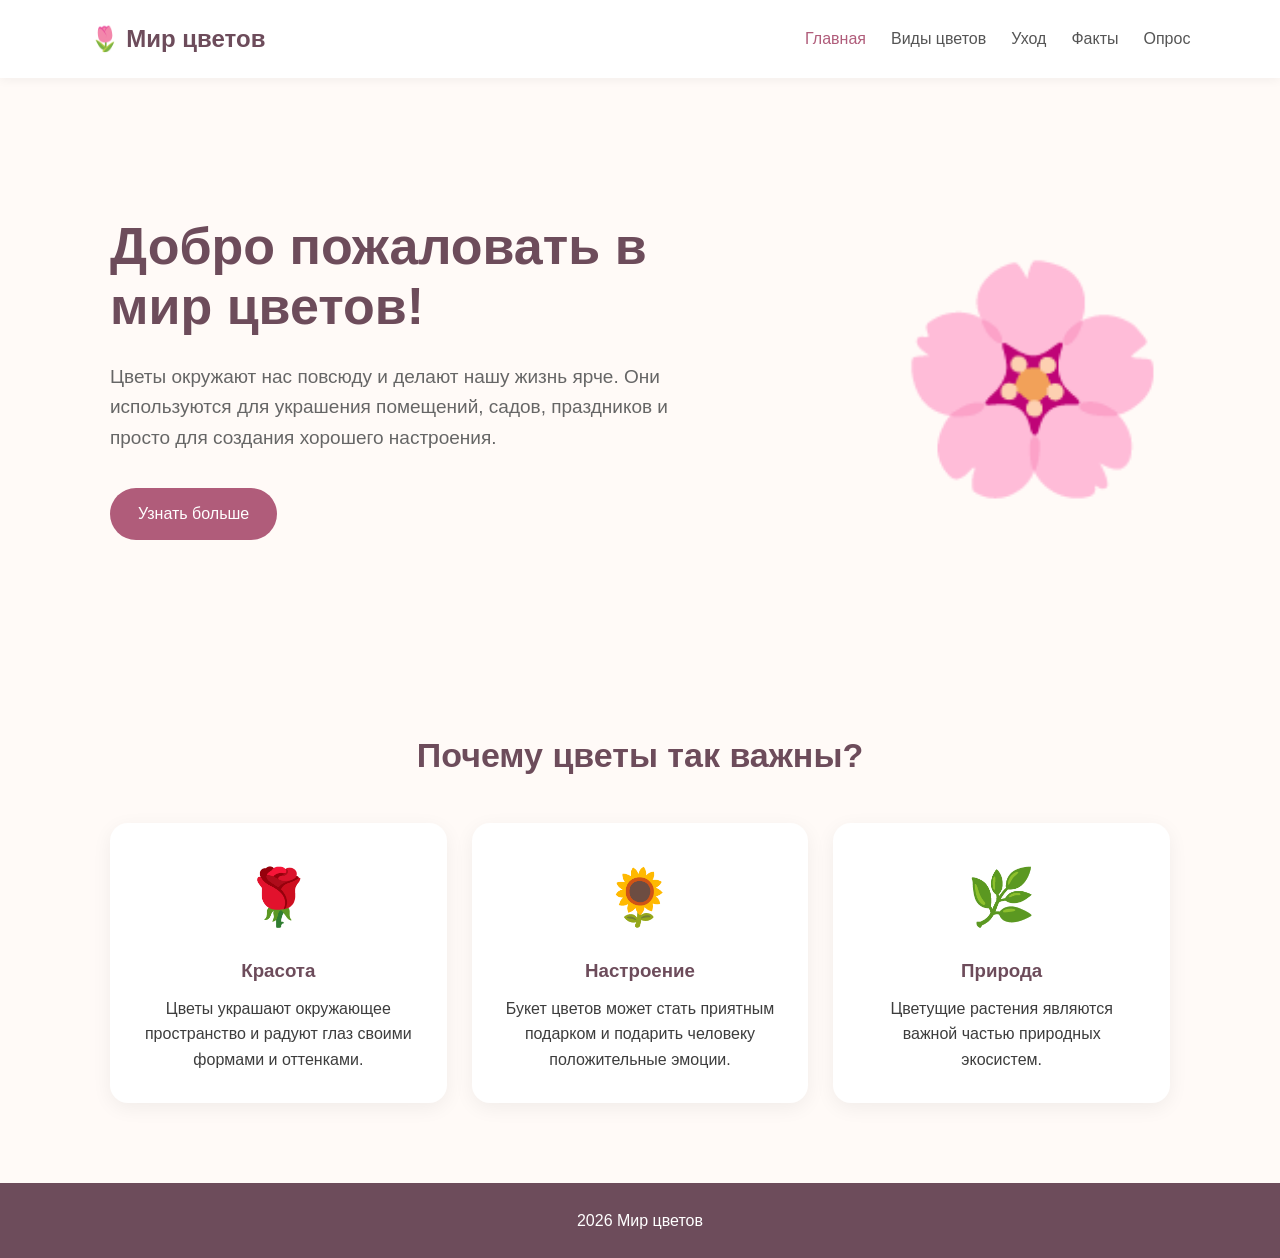
==== index.html @ 9f6954ab "Add files via upload" ====
<!DOCTYPE html>
<html lang="ru">
<head>
    <meta charset="UTF-8">
    <meta name="viewport" content="width=device-width, initial-scale=1.0">
    <title>Мир цветов</title>
    <link rel="stylesheet" href="css_style.css">
</head>

<body>

<header>
    <div class="logo">🌷 Мир цветов</div>

    <nav>
        <a href="index.html" class="active">Главная</a>
        <a href="flowers.html">Виды цветов</a>
        <a href="care.html">Уход</a>
        <a href="facts.html">Факты</a>
        <a href="form.html">Опрос</a>
    </nav>
</header>

<main>

    <section class="hero">
        <div class="hero-text">
            <h1>Добро пожаловать в мир цветов!</h1>

            <p>
                Цветы окружают нас повсюду и делают нашу жизнь ярче.
                Они используются для украшения помещений, садов,
                праздников и просто для создания хорошего настроения.
            </p>

            <a href="flowers.html" class="button">
                Узнать больше
            </a>
        </div>

        <div class="hero-flower">
            🌸
        </div>
    </section>

    <section class="content">
        <h2>Почему цветы так важны?</h2>

        <div class="cards">

            <div class="card">
                <div class="card-icon">🌹</div>
                <h3>Красота</h3>
                <p>
                    Цветы украшают окружающее пространство
                    и радуют глаз своими формами и оттенками.
                </p>
            </div>

            <div class="card">
                <div class="card-icon">🌻</div>
                <h3>Настроение</h3>
                <p>
                    Букет цветов может стать приятным подарком
                    и подарить человеку положительные эмоции.
                </p>
            </div>

            <div class="card">
                <div class="card-icon">🌿</div>
                <h3>Природа</h3>
                <p>
                    Цветущие растения являются важной частью
                    природных экосистем.
                </p>
            </div>

        </div>
    </section>

</main>

<footer>
    <p>2026 Мир цветов</p>
</footer>

<script src="js_script.js"></script>

</body>
</html>
---- css_style.css ----
* {
    box-sizing: border-box;
    margin: 0;
    padding: 0;
}

body {
    font-family: Arial, sans-serif;
    background: #fffaf7;
    color: #3d3d3d;
    line-height: 1.6;
}

/* HEADER */

header {
    background: #ffffff;
    padding: 20px 7%;
    display: flex;
    justify-content: space-between;
    align-items: center;
    box-shadow: 0 2px 10px rgba(0, 0, 0, 0.05);
    position: sticky;
    top: 0;
    z-index: 100;
}

.logo {
    font-size: 24px;
    font-weight: bold;
    color: #6d4c5b;
}

nav {
    display: flex;
    gap: 25px;
}

nav a {
    text-decoration: none;
    color: #555;
    font-size: 16px;
    transition: 0.3s;
}

nav a:hover,
nav a.active {
    color: #b05c7a;
}

/* MAIN */

main {
    min-height: calc(100vh - 150px);
}

.page {
    max-width: 1100px;
    margin: 0 auto;
    padding: 60px 20px;
}

/* HERO */

.hero {
    max-width: 1100px;
    margin: 0 auto;
    min-height: 600px;
    padding: 80px 20px;

    display: flex;
    align-items: center;
    justify-content: space-between;
    gap: 50px;
}

.hero-text {
    max-width: 600px;
}

.hero h1 {
    font-size: 52px;
    line-height: 1.15;
    color: #6d4c5b;
    margin-bottom: 25px;
}

.hero p {
    font-size: 19px;
    color: #666;
    margin-bottom: 35px;
}

.hero-flower {
    font-size: 220px;
}

/* BUTTON */

.button {
    display: inline-block;
    border: none;
    background: #b05c7a;
    color: white;
    padding: 13px 28px;
    border-radius: 30px;
    text-decoration: none;
    font-size: 16px;
    cursor: pointer;
    transition: 0.3s;
}

.button:hover {
    background: #914761;
    transform: translateY(-2px);
}

/* CONTENT */

.content {
    max-width: 1100px;
    margin: 0 auto;
    padding: 50px 20px 80px;
}

.content h2 {
    text-align: center;
    font-size: 34px;
    color: #6d4c5b;
    margin-bottom: 40px;
}

.cards {
    display: grid;
    grid-template-columns: repeat(3, 1fr);
    gap: 25px;
}

.card {
    background: white;
    padding: 30px;
    border-radius: 18px;
    text-align: center;
    box-shadow: 0 5px 20px rgba(0, 0, 0, 0.06);
}

.card-icon {
    font-size: 55px;
    margin-bottom: 15px;
}

.card h3 {
    color: #6d4c5b;
    margin-bottom: 10px;
}

/* PAGE HEADER */

.page-header {
    text-align: center;
    margin-bottom: 50px;
}

.page-header h1 {
    font-size: 42px;
    color: #6d4c5b;
    margin-bottom: 15px;
}

.page-header p {
    color: #777;
    font-size: 18px;
}

/* FLOWERS */

.flower-grid {
    display: grid;
    grid-template-columns: repeat(3, 1fr);
    gap: 25px;
}

.flower-card {
    background: white;
    padding: 30px;
    border-radius: 18px;
    text-align: center;
    box-shadow: 0 5px 20px rgba(0, 0, 0, 0.06);
    transition: 0.3s;
}

.flower-card:hover {
    transform: translateY(-5px);
}

.flower-image {
    font-size: 80px;
    margin-bottom: 15px;
}

.flower-card h2 {
    color: #6d4c5b;
    margin-bottom: 10px;
}

/* CARE */

.care-list {
    display: flex;
    flex-direction: column;
    gap: 20px;
}

.care-item {
    background: white;
    border-radius: 18px;
    padding: 25px;
    display: flex;
    gap: 25px;
    align-items: flex-start;
    box-shadow: 0 5px 20px rgba(0, 0, 0, 0.06);
}

.care-item > span {
    font-size: 45px;
}

.care-item h2 {
    color: #6d4c5b;
    margin-bottom: 5px;
}

/* FACTS */

.facts {
    display: grid;
    grid-template-columns: repeat(2, 1fr);
    gap: 25px;
}

.fact {
    background: white;
    padding: 30px;
    border-radius: 18px;
    box-shadow: 0 5px 20px rgba(0, 0, 0, 0.06);
}

.fact-number {
    font-size: 30px;
    font-weight: bold;
    color: #b05c7a;
    margin-bottom: 10px;
}

.fact h2 {
    color: #6d4c5b;
    margin-bottom: 10px;
}

/* FORM */

.form-container {
    max-width: 650px;
    margin: 0 auto;
    background: white;
    padding: 40px;
    border-radius: 20px;
    box-shadow: 0 5px 25px rgba(0, 0, 0, 0.07);
}

.form-group {
    margin-bottom: 30px;
}

.form-group > label {
    display: block;
    font-size: 18px;
    font-weight: bold;
    color: #6d4c5b;
    margin-bottom: 12px;
}

.radio-group {
    display: flex;
    gap: 30px;
}

.radio-label {
    font-weight: normal;
    color: #555;
}

.radio-label input {
    margin-right: 7px;
}

textarea {
    width: 100%;
    resize: vertical;
    border: 1px solid #ddd;
    border-radius: 10px;
    padding: 12px;
    font-family: inherit;
    font-size: 16px;
    outline: none;
}

textarea:focus {
    border-color: #b05c7a;
}

.form-message {
    margin-top: 20px;
    text-align: center;
    color: #6d4c5b;
    font-weight: bold;
}

/* FOOTER */

footer {
    text-align: center;
    background: #6d4c5b;
    color: white;
    padding: 25px;
}

/* MOBILE */

@media (max-width: 800px) {

    header {
        flex-direction: column;
        gap: 15px;
    }

    nav {
        flex-wrap: wrap;
        justify-content: center;
        gap: 15px;
    }

    .hero {
        flex-direction: column;
        text-align: center;
        padding-top: 50px;
    }

    .hero h1 {
        font-size: 40px;
    }

    .hero-flower {
        font-size: 130px;
    }

    .cards,
    .flower-grid,
    .facts {
        grid-template-columns: 1fr;
    }

}
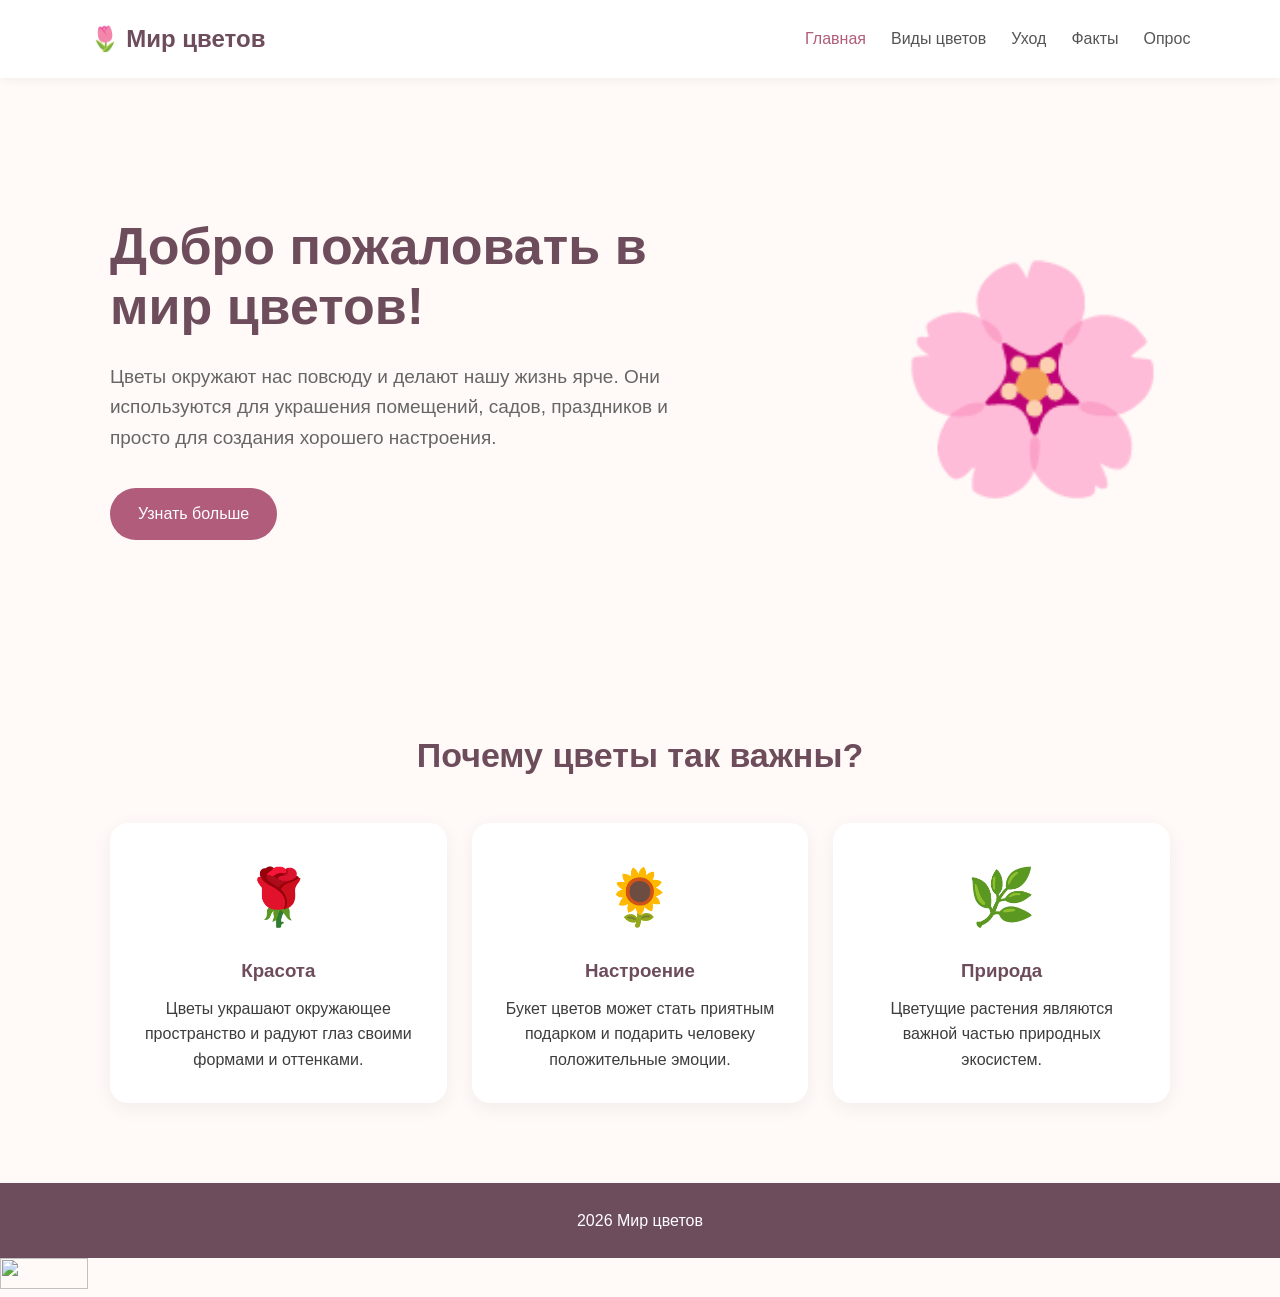
==== commit fa33dd2a: "index.html" ====
--- a/index.html
+++ b/index.html
@@ -86,5 +86,18 @@
 
 <script src="js_script.js"></script>
 
+<!--LiveInternet counter--><script>
+new Image().src = "https://counter.yadro.ru/hit?r"+
+escape(document.referrer)+((typeof(screen)=="undefined")?"":
+";s"+screen.width+"*"+screen.height+"*"+(screen.colorDepth?
+screen.colorDepth:screen.pixelDepth))+";u"+escape(document.URL)+
+";h"+escape(document.title.substring(0,150))+
+";"+Math.random();</script><!--/LiveInternet-->
+
+<!--LiveInternet logo--><a href="https://www.liveinternet.ru/click"
+target="_blank"><img src="https://counter.yadro.ru/logo?11.18"
+title="LiveInternet: показано число просмотров за 24 часа, посетителей за 24 часа и за сегодня"
+alt="" style="border:0" width="88" height="31"/></a><!--/LiveInternet-->
+
 </body>
-</html>+</html>
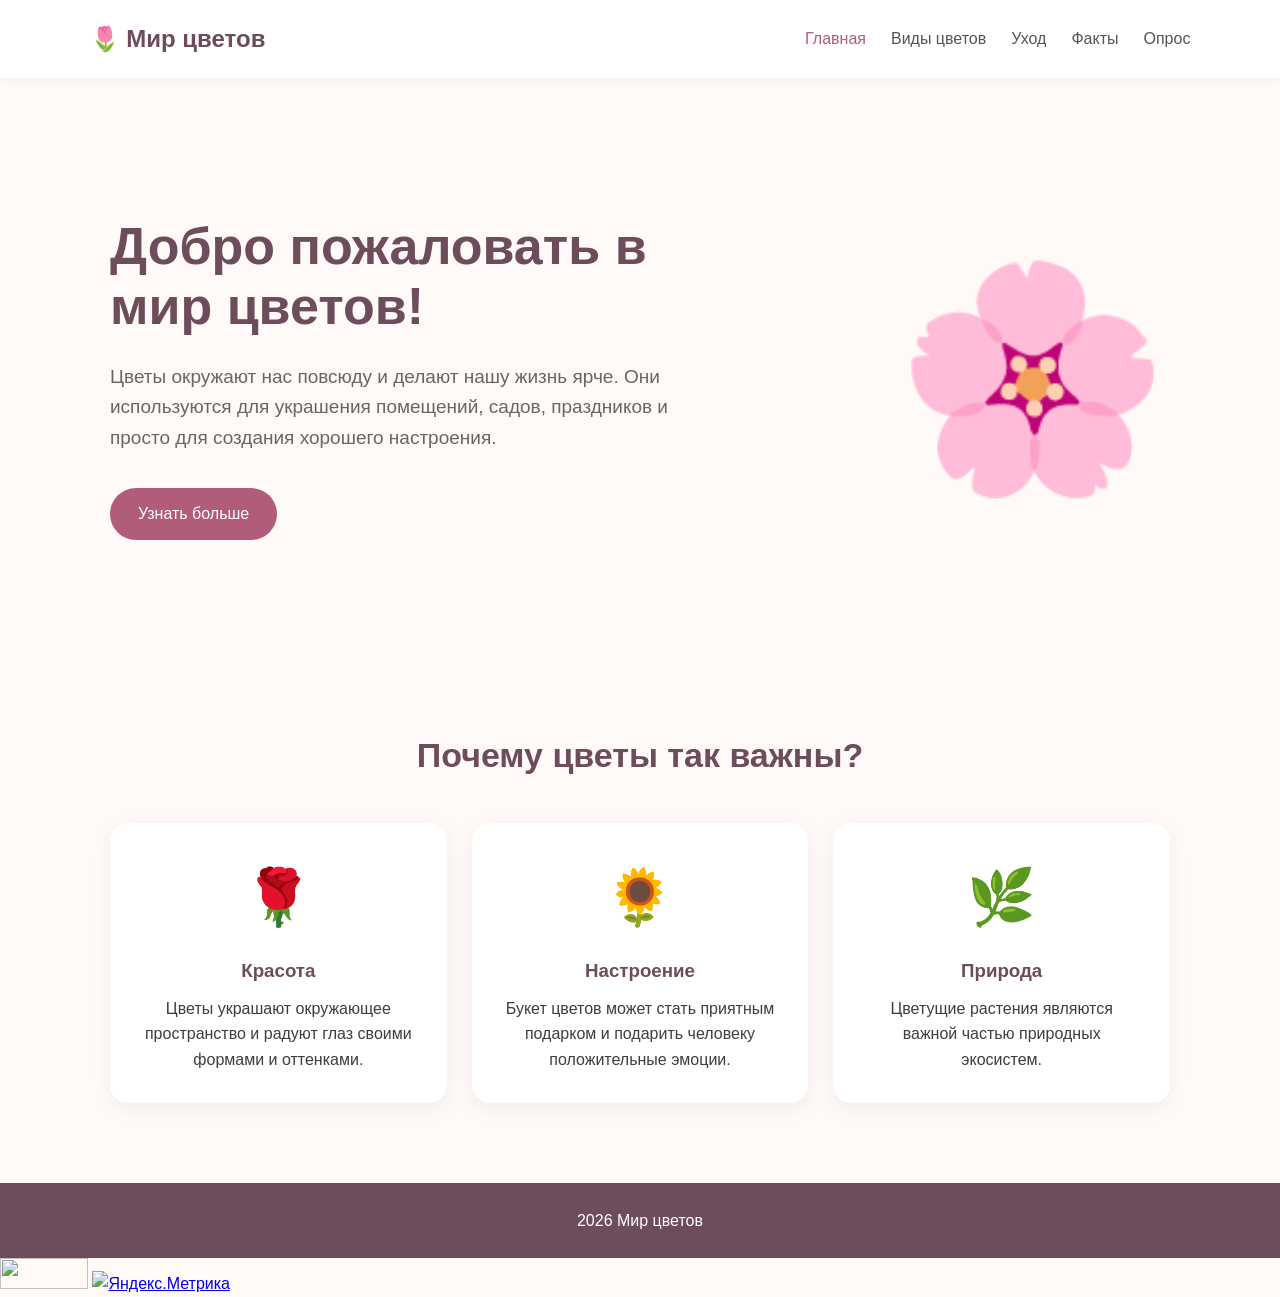
==== commit a66f61ec: "index.html" ====
--- a/index.html
+++ b/index.html
@@ -5,9 +5,23 @@
     <meta name="viewport" content="width=device-width, initial-scale=1.0">
     <title>Мир цветов</title>
     <link rel="stylesheet" href="css_style.css">
+    
+<!-- Yandex.Metrika counter -->
+<script type="text/javascript">
+    (function(m,e,t,r,i,k,a){
+        m[i]=m[i]||function(){(m[i].a=m[i].a||[]).push(arguments)};
+        m[i].l=1*new Date();
+        for (var j = 0; j < document.scripts.length; j++) {if (document.scripts[j].src === r) { return; }}
+        k=e.createElement(t),a=e.getElementsByTagName(t)[0],k.async=1,k.src=r,a.parentNode.insertBefore(k,a)
+    })(window, document,'script','https://mc.yandex.ru/metrika/tag.js?id=112490254', 'ym');
+
+    ym(112490254, 'init', {ssr:true, webvisor:true, clickmap:true, ecommerce:"dataLayer", referrer: document.referrer, url: location.href, accurateTrackBounce:true, trackLinks:true});
+</script>
 </head>
 
 <body>
+    <noscript><div><img src="https://mc.yandex.ru/watch/112490254" style="position:absolute; left:-9999px;" alt="" /></div></noscript>
+<!-- /Yandex.Metrika counter -->
 
 <header>
     <div class="logo">🌷 Мир цветов</div>
@@ -86,6 +100,36 @@
 
 <script src="js_script.js"></script>
 
+<!-- Top100 (Kraken) Counter -->
+<script>
+    (function (w, d, c) {
+    (w[c] = w[c] || []).push(function() {
+        var options = {
+            project: 7752475,
+        };
+        try {
+            w.top100Counter = new top100(options);
+        } catch(e) { }
+    });
+    var n = d.getElementsByTagName("script")[0],
+    s = d.createElement("script"),
+    f = function () { n.parentNode.insertBefore(s, n); };
+    s.type = "text/javascript";
+    s.async = true;
+    s.src =
+    (d.location.protocol == "https:" ? "https:" : "http:") +
+    "//st.top100.ru/top100/top100.js";
+
+    if (w.opera == "[object Opera]") {
+    d.addEventListener("DOMContentLoaded", f, false);
+} else { f(); }
+})(window, document, "_top100q");
+</script>
+<noscript>
+  <img src="//counter.rambler.ru/top100.cnt?pid=7752475" alt="Топ-100" />
+</noscript>
+<!-- END Top100 (Kraken) Counter -->
+
 <!--LiveInternet counter--><script>
 new Image().src = "https://counter.yadro.ru/hit?r"+
 escape(document.referrer)+((typeof(screen)=="undefined")?"":
@@ -99,5 +143,16 @@
 title="LiveInternet: показано число просмотров за 24 часа, посетителей за 24 часа и за сегодня"
 alt="" style="border:0" width="88" height="31"/></a><!--/LiveInternet-->
 
+<!-- Yandex.Metrika informer -->
+<a href="https://metrika.yandex.ru/stat/?id=112490254&amp;from=informer" target="_blank" rel="nofollow">
+    <img src="https://informer.yandex.ru/informer/112490254/3_1_FFB9ECFF_FF99CCFF_0_pageviews"
+         style="width:88px; height:31px; border:0;"
+         alt="Яндекс.Метрика"
+         title="Яндекс.Метрика: данные за сегодня (просмотры, визиты и уникальные посетители)"
+        class="ym-advanced-informer" data-cid="112490254" data-lang="ru"/>
+</a>
+<!-- /Yandex.Metrika informer -->
+
+
 </body>
 </html>
